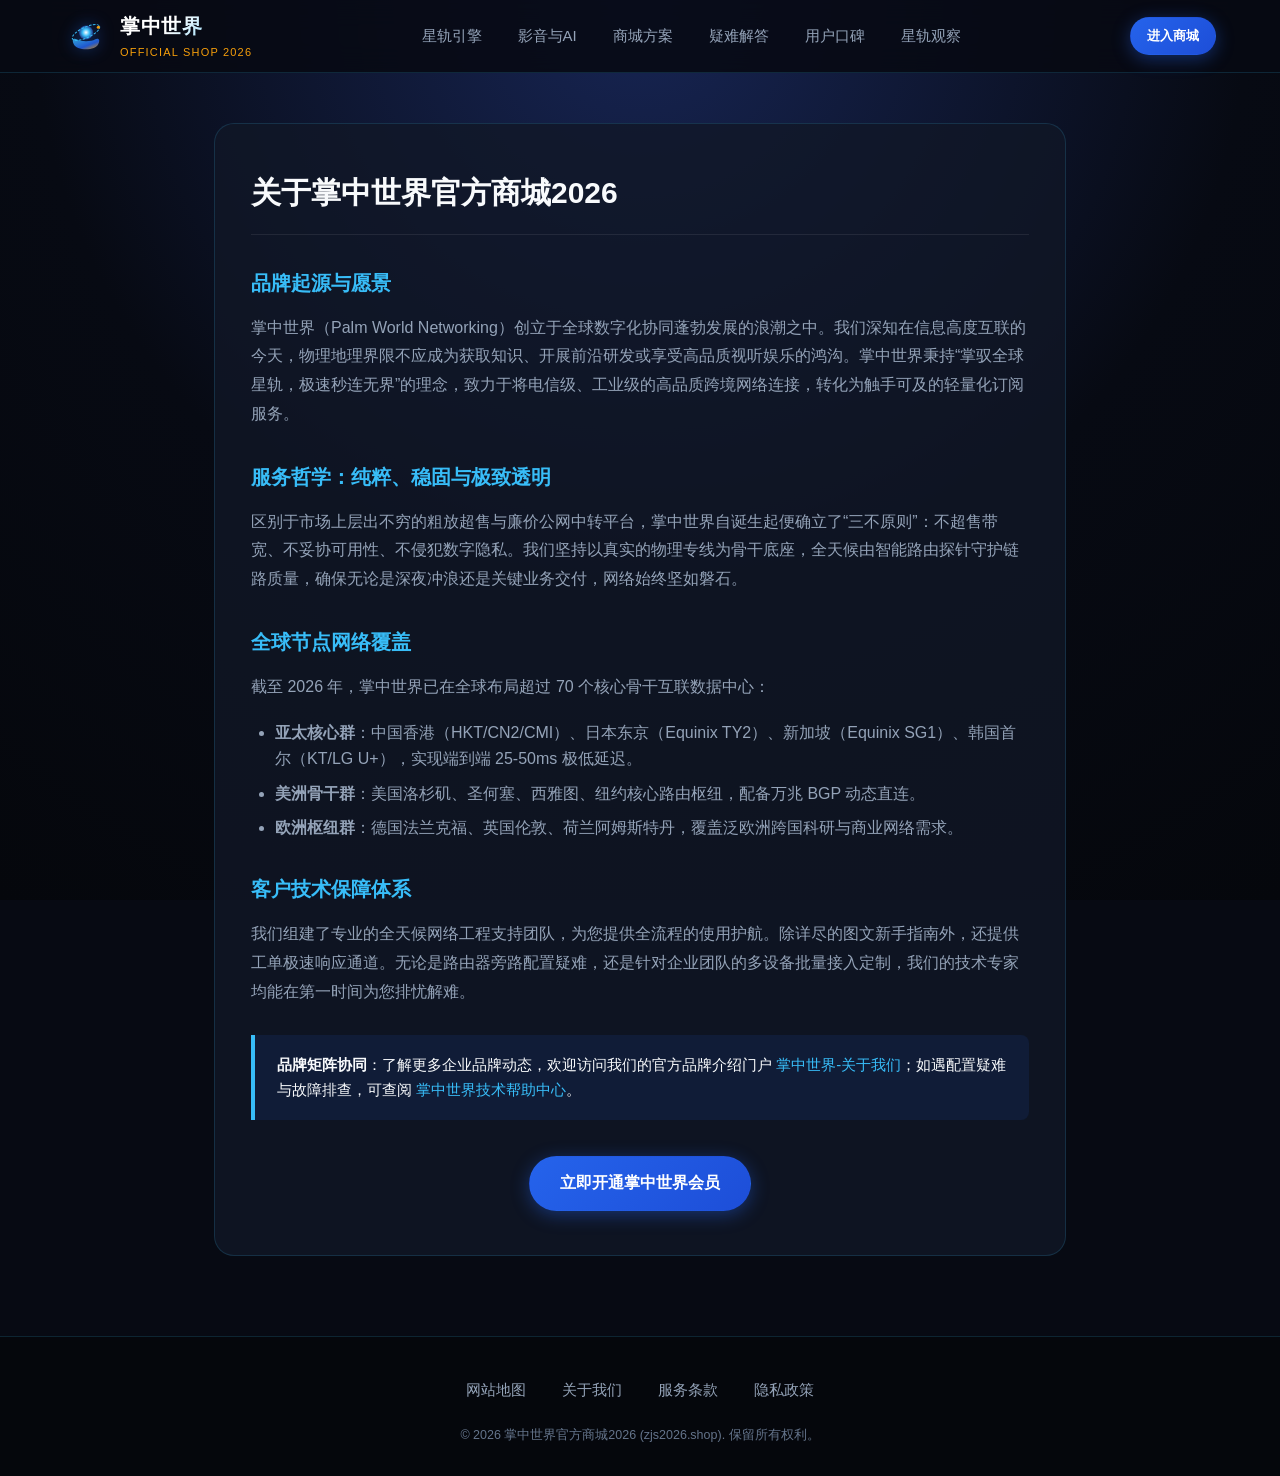
==== about.html @ 3806c6ba "initial commit" ====
﻿<!DOCTYPE html>
<html lang="zh-CN">
<head>
  <meta charset="UTF-8">
  <meta name="viewport" content="width=device-width, initial-scale=1.0">
  <title>关于我们 - 掌中世界官方商城2026 | 打造极速稳定的数字出海桥梁</title>
  <meta name="description" content="关于掌中世界官方商城2026。我们致力于以电信级物理专线构建全球高速互联网络加速基石，让跨境视听与AI协同极速秒开，为您提供值得长久信赖的优质机场推荐服务。">
  <meta name="keywords" content="掌中世界关于我们, 掌中世界品牌, 掌中世界节点覆盖, 网络加速客服, 优质机场推荐">
  <link rel="canonical" href="https://zjs2026.shop/about.html">
  <link rel="stylesheet" href="style.css">
  <meta property="og:type" content="website">
  <meta property="og:site_name" content="掌中世界官方商城2026">
  <meta property="og:title" content="关于我们 - 掌中世界官方商城2026 | 打造极速稳定的数字出海桥梁">
  <meta property="og:description" content="关于掌中世界官方商城2026。我们致力于以电信级物理专线构建全球高速互联网络加速基石，让跨境视听与AI协同极速秒开，为您提供值得长久信赖的优质机场推荐服务。">
  <meta property="og:url" content="https://zjs2026.shop/about.html">
  <meta property="og:image" content="https://zjs2026.shop/og-preview.png">
  <meta property="og:locale" content="zh_CN">
</head>
<body>

  <!-- 吸顶导航栏 (与首页完全一致) -->
  <header class="cosmic-nav">
    <div class="cosmic-container cosmic-nav-wrap">
      <a href="index.html" class="cosmic-logo-link" aria-label="返回首页">
        <!-- 主题深度融合：掌托乾坤星轨徽标 -->
        <svg class="cosmic-logo-svg" viewBox="0 0 100 100" fill="none" xmlns="http://www.w3.org/2000/svg" role="img" aria-label="掌中世界掌托星轨标志">
          <defs>
            <linearGradient id="palmOrbitGrad" x1="0%" y1="0%" x2="100%" y2="100%">
              <stop offset="0%" stop-color="#38bdf8" />
              <stop offset="60%" stop-color="#2563eb" />
              <stop offset="100%" stop-color="#f59e0b" />
            </linearGradient>
            <radialGradient id="planetCoreGrad" cx="50%" cy="50%" r="50%">
              <stop offset="0%" stop-color="#ffffff" />
              <stop offset="50%" stop-color="#38bdf8" />
              <stop offset="100%" stop-color="#1e3a8a" />
            </radialGradient>
          </defs>
          <!-- 托手弧形轮廓 -->
          <path d="M22 68 C 28 84, 72 84, 78 68 C 84 56, 76 54, 70 58 C 64 63, 36 63, 30 58 C 24 54, 16 56, 22 68 Z" fill="url(#palmOrbitGrad)" opacity="0.85" />
          <!-- 核心星体 -->
          <circle cx="50" cy="42" r="16" fill="url(#planetCoreGrad)" />
          <!-- 倾斜旋转星轨环 -->
          <ellipse cx="50" cy="42" rx="34" ry="12" stroke="#38bdf8" stroke-width="2.2" stroke-dasharray="6 3" transform="rotate(-25 50 42)" fill="none" />
          <circle cx="78" cy="30" r="3.5" fill="#f59e0b" />
        </svg>
        <div class="cosmic-logo-text">
          <span class="cosmic-logo-title">掌中世界</span>
          <span class="cosmic-logo-sub">OFFICIAL SHOP 2026</span>
        </div>
      </a>

      <!-- 移动端导航开关 (纯CSS) -->
      <input type="checkbox" id="cosmicNavToggle" class="nav-mobile-toggle" aria-label="打开或关闭导航菜单">
      
      <!-- 导航项目 -->
      <nav class="cosmic-nav-menu">
        <ul class="cosmic-nav-list">
          <li class="cosmic-nav-item"><a href="index.html#features" aria-current="page">星轨引擎</a></li>
          <li class="cosmic-nav-item"><a href="index.html#media-ai">影音与AI</a></li>
          <li class="cosmic-nav-item"><a href="index.html#pricing">商城方案</a></li>
          <li class="cosmic-nav-item"><a href="index.html#faq">疑难解答</a></li>
          <li class="cosmic-nav-item"><a href="index.html#reviews">用户口碑</a></li>
          <li class="cosmic-nav-item"><a href="mall-news.html">星轨观察</a></li>
        </ul>
      </nav>

      <!-- 导航右侧 CTA -->
      <div class="cosmic-nav-actions">
        <a href="https://ww012.twilightaff.com/#/?code=A56DH1Af" target="_blank" rel="nofollow" class="btn-cosmic btn-cosmic-primary btn-cosmic-sm">
          进入商城
        </a>
        <label for="cosmicNavToggle" class="nav-hamburger-label" aria-label="移动端菜单切换">
          <span></span>
          <span></span>
          <span></span>
        </label>
      </div>
    </div>
  </header>

  <main class="policy-page">
    <div class="policy-card">
      <h1>关于掌中世界官方商城2026</h1>
      
      <h2>品牌起源与愿景</h2>
      <p>掌中世界（Palm World Networking）创立于全球数字化协同蓬勃发展的浪潮之中。我们深知在信息高度互联的今天，物理地理界限不应成为获取知识、开展前沿研发或享受高品质视听娱乐的鸿沟。掌中世界秉持“掌驭全球星轨，极速秒连无界”的理念，致力于将电信级、工业级的高品质跨境网络连接，转化为触手可及的轻量化订阅服务。</p>

      <h2>服务哲学：纯粹、稳固与极致透明</h2>
      <p>区别于市场上层出不穷的粗放超售与廉价公网中转平台，掌中世界自诞生起便确立了“三不原则”：不超售带宽、不妥协可用性、不侵犯数字隐私。我们坚持以真实的物理专线为骨干底座，全天候由智能路由探针守护链路质量，确保无论是深夜冲浪还是关键业务交付，网络始终坚如磐石。</p>

      <h2>全球节点网络覆盖</h2>
      <p>截至 2026 年，掌中世界已在全球布局超过 70 个核心骨干互联数据中心：</p>
      <ul>
        <li><strong>亚太核心群</strong>：中国香港（HKT/CN2/CMI）、日本东京（Equinix TY2）、新加坡（Equinix SG1）、韩国首尔（KT/LG U+），实现端到端 25-50ms 极低延迟。</li>
        <li><strong>美洲骨干群</strong>：美国洛杉矶、圣何塞、西雅图、纽约核心路由枢纽，配备万兆 BGP 动态直连。</li>
        <li><strong>欧洲枢纽群</strong>：德国法兰克福、英国伦敦、荷兰阿姆斯特丹，覆盖泛欧洲跨国科研与商业网络需求。</li>
      </ul>

      <h2>客户技术保障体系</h2>
      <p>我们组建了专业的全天候网络工程支持团队，为您提供全流程的使用护航。除详尽的图文新手指南外，还提供工单极速响应通道。无论是路由器旁路配置疑难，还是针对企业团队的多设备批量接入定制，我们的技术专家均能在第一时间为您排忧解难。</p>

      <div class="article-highlight-box">
        <strong>品牌矩阵协同</strong>：了解更多企业品牌动态，欢迎访问我们的官方品牌介绍门户 <a href="https://zjs2026.my" target="_blank">掌中世界-关于我们</a>；如遇配置疑难与故障排查，可查阅 <a href="https://zjs2026.help" target="_blank">掌中世界技术帮助中心</a>。
      </div>

      <div class="page-action-center">
        <a href="https://ww012.twilightaff.com/#/?code=A56DH1Af" target="_blank" rel="nofollow" class="btn-cosmic btn-cosmic-primary btn-cosmic-lg">
          立即开通掌中世界会员
        </a>
      </div>
    </div>
  </main>

  <!-- 页脚 (与首页完全一致) -->
  <footer class="cosmic-footer">
    <div class="cosmic-container">
      <ul class="cosmic-footer-nav">
        <li><a href="sitemap.html">网站地图</a></li>
        <li><a href="about.html">关于我们</a></li>
        <li><a href="terms.html">服务条款</a></li>
        <li><a href="privacy.html">隐私政策</a></li>
      </ul>
      <div class="cosmic-footer-copy">
        &copy; 2026 掌中世界官方商城2026 (zjs2026.shop). 保留所有权利。
      </div>
    </div>
  </footer>

  <script>
    document.querySelectorAll('.cosmic-nav-item a').forEach(function(l) {
      l.addEventListener('click', function() {
        var t = document.getElementById('cosmicNavToggle');
        if (t) t.checked = false;
      });
    });
  </script>
</body>
</html>
---- style.css ----
/* ==========================================================================
   zjs2026.shop - 掌中世界官方商城2026 样式系统
   设计风格：浩瀚星穹 / 掌心星轨旗舰电商风 (Cosmic Orbital E-Commerce)
   主色调：深空星海蓝 (#0b0f19) · 恒星轨道蓝 (#2563eb) · 琥珀天金 (#f59e0b) · 极光青 (#38bdf8)
   ========================================================================== */

:root {
  --bg-deep: #070a13;
  --bg-surface: #0f172a;
  --bg-card: rgba(17, 24, 39, 0.78);
  --bg-card-hover: rgba(30, 41, 59, 0.9);
  --border-subtle: rgba(56, 189, 248, 0.16);
  --border-bright: rgba(56, 189, 248, 0.45);
  --border-gold: rgba(245, 158, 11, 0.4);
  --primary: #2563eb;
  --primary-glow: rgba(37, 99, 235, 0.45);
  --accent-cyan: #38bdf8;
  --accent-gold: #f59e0b;
  --accent-gold-light: #fbbf24;
  --text-primary: #f8fafc;
  --text-secondary: #94a3b8;
  --text-muted: #64748b;
  --radius-sm: 8px;
  --radius-md: 14px;
  --radius-lg: 20px;
  --radius-full: 9999px;
  --shadow-card: 0 10px 30px -10px rgba(0, 0, 0, 0.5), 0 0 20px -5px rgba(56, 189, 248, 0.1);
  --shadow-glow: 0 0 25px rgba(56, 189, 248, 0.35);
  --shadow-gold: 0 0 25px rgba(245, 158, 11, 0.3);
  --transition: all 0.28s cubic-bezier(0.4, 0, 0.2, 1);
  --font-main: -apple-system, BlinkMacSystemFont, "Segoe UI", Roboto, "PingFang SC", "Hiragino Sans GB", "Microsoft YaHei", sans-serif;
}

* {
  box-sizing: border-box;
  margin: 0;
  padding: 0;
}

html {
  scroll-behavior: smooth;
  font-family: var(--font-main);
  background-color: var(--bg-deep);
  color: var(--text-primary);
  line-height: 1.65;
  -webkit-font-smoothing: antialiased;
}

body {
  position: relative;
  min-height: 100vh;
  overflow-x: hidden;
  background: radial-gradient(circle at 50% 0%, #172554 0%, #070a13 55%, #05070c 100%);
  background-attachment: fixed;
}

/* 统一超链接规范：强调整体高亮，访问前后保持一致，绝不显示默认蓝/紫 */
a {
  color: var(--accent-cyan);
  text-decoration: none;
  transition: var(--transition);
}

a:visited {
  color: var(--accent-cyan);
}

a:hover, a:focus {
  color: var(--accent-gold-light);
  text-decoration: none;
}

a:focus-visible {
  outline: 2px solid var(--accent-cyan);
  outline-offset: 3px;
  border-radius: 2px;
}

img, svg {
  vertical-align: middle;
}

/* 容器与版心 */
.cosmic-container {
  width: 100%;
  max-width: 1200px;
  margin-left: auto;
  margin-right: auto;
  padding-left: 24px;
  padding-right: 24px;
}

/* 顶部公告条 */
.cosmic-topbar {
  background: linear-gradient(90deg, rgba(37, 99, 235, 0.25), rgba(245, 158, 11, 0.2), rgba(37, 99, 235, 0.25));
  border-bottom: 1px solid var(--border-subtle);
  padding: 8px 16px;
  font-size: 13px;
  text-align: center;
  color: var(--text-secondary);
}
.cosmic-topbar-flex {
  display: flex;
  justify-content: center;
  align-items: center;
  gap: 16px;
  flex-wrap: wrap;
}
.pulse-indicator {
  display: inline-flex;
  align-items: center;
  gap: 6px;
  color: var(--accent-cyan);
  font-weight: 500;
}
.pulse-dot {
  width: 8px;
  height: 8px;
  background-color: #10b981;
  border-radius: 50%;
  box-shadow: 0 0 10px #10b981;
  animation: cosmicPulse 2s infinite;
}
@keyframes cosmicPulse {
  0%, 100% { opacity: 1; transform: scale(1); }
  50% { opacity: 0.4; transform: scale(0.85); }
}

/* 吸顶导航栏 */
.cosmic-nav {
  position: sticky;
  top: 0;
  z-index: 999;
  background: rgba(7, 10, 19, 0.88);
  backdrop-filter: blur(14px);
  -webkit-backdrop-filter: blur(14px);
  border-bottom: 1px solid var(--border-subtle);
  transition: var(--transition);
}

.cosmic-nav-wrap {
  display: flex;
  align-items: center;
  justify-content: space-between;
  height: 72px;
}

.cosmic-logo-link {
  display: flex;
  align-items: center;
  gap: 12px;
  color: var(--text-primary);
}
.cosmic-logo-link:hover {
  color: var(--text-primary);
}

.cosmic-logo-svg {
  width: 44px;
  height: 44px;
  filter: drop-shadow(0 0 8px var(--primary-glow));
}

.cosmic-logo-text {
  display: flex;
  flex-direction: column;
}
.cosmic-logo-title {
  font-size: 20px;
  font-weight: 700;
  letter-spacing: 0.5px;
  background: linear-gradient(135deg, #ffffff 40%, var(--accent-cyan) 100%);
  -webkit-background-clip: text;
  -webkit-text-fill-color: transparent;
}
.cosmic-logo-sub {
  font-size: 11px;
  color: var(--accent-gold);
  letter-spacing: 1.2px;
  text-transform: uppercase;
}

/* 导航链接 */
.cosmic-nav-menu {
  display: flex;
  align-items: center;
}
.cosmic-nav-list {
  display: flex;
  align-items: center;
  list-style: none;
  gap: 28px;
}
.cosmic-nav-item a {
  color: var(--text-secondary);
  font-size: 15px;
  font-weight: 500;
  padding: 8px 4px;
  position: relative;
}
.cosmic-nav-item a:hover {
  color: var(--accent-cyan);
}
.cosmic-nav-item a::after {
  content: "";
  position: absolute;
  bottom: 0;
  left: 0;
  width: 0;
  height: 2px;
  background: linear-gradient(90deg, var(--accent-cyan), var(--accent-gold));
  transition: width 0.25s ease;
}
.cosmic-nav-item a:hover::after {
  width: 100%;
}

/* 导航右侧 CTA */
.cosmic-nav-actions {
  display: flex;
  align-items: center;
  gap: 14px;
}

/* 按钮规范 */
.btn-cosmic {
  display: inline-flex;
  align-items: center;
  justify-content: center;
  padding: 10px 22px;
  border-radius: var(--radius-full);
  font-size: 14px;
  font-weight: 600;
  cursor: pointer;
  transition: var(--transition);
  text-decoration: none !important;
  white-space: nowrap;
  border: 1px solid transparent;
}
.btn-cosmic-primary {
  background: linear-gradient(135deg, #2563eb, #1d4ed8);
  color: #ffffff !important;
  box-shadow: 0 4px 18px rgba(37, 99, 235, 0.4);
}
.btn-cosmic-primary:hover {
  background: linear-gradient(135deg, #3b82f6, #2563eb);
  box-shadow: 0 6px 24px rgba(37, 99, 235, 0.6);
  transform: translateY(-1px);
}
.btn-cosmic-gold {
  background: linear-gradient(135deg, #d97706, #f59e0b);
  color: #ffffff !important;
  box-shadow: 0 4px 18px rgba(245, 158, 11, 0.35);
}
.btn-cosmic-gold:hover {
  background: linear-gradient(135deg, #f59e0b, #fbbf24);
  box-shadow: 0 6px 24px rgba(245, 158, 11, 0.55);
  transform: translateY(-1px);
}
.btn-cosmic-outline {
  background: rgba(15, 23, 42, 0.6);
  color: var(--accent-cyan) !important;
  border: 1px solid var(--border-bright);
}
.btn-cosmic-outline:hover {
  background: rgba(56, 189, 248, 0.12);
  border-color: var(--accent-cyan);
  color: #ffffff !important;
  transform: translateY(-1px);
}
.btn-cosmic-sm {
  padding: 7px 16px;
  font-size: 13px;
}
.btn-cosmic-lg {
  padding: 13px 30px;
  font-size: 16px;
}

/* 移动端汉堡菜单 (纯 CSS 无依赖) */
.nav-mobile-toggle {
  display: none;
}
.nav-hamburger-label {
  display: none;
  width: 36px;
  height: 36px;
  flex-direction: column;
  justify-content: center;
  align-items: center;
  gap: 5px;
  cursor: pointer;
  border-radius: var(--radius-sm);
  background: rgba(255, 255, 255, 0.05);
  border: 1px solid var(--border-subtle);
}
.nav-hamburger-label span {
  display: block;
  width: 20px;
  height: 2px;
  background-color: var(--text-primary);
  transition: var(--transition);
}

/* Hero 区域：星轨发射台 (Orbit Launchpad) */
.cosmic-hero {
  position: relative;
  padding: 80px 0 70px;
  overflow: hidden;
}
.cosmic-hero-grid {
  display: grid;
  grid-template-columns: 1.15fr 0.85fr;
  align-items: center;
  gap: 48px;
}
.hero-tag {
  display: inline-flex;
  align-items: center;
  gap: 8px;
  padding: 6px 16px;
  background: rgba(37, 99, 235, 0.18);
  border: 1px solid var(--border-bright);
  border-radius: var(--radius-full);
  font-size: 13px;
  color: var(--accent-cyan);
  margin-bottom: 22px;
}
.hero-tag-badge {
  background: var(--accent-gold);
  color: #070a13;
  font-weight: 700;
  font-size: 11px;
  padding: 2px 7px;
  border-radius: var(--radius-full);
}
.hero-title {
  font-size: 46px;
  font-weight: 800;
  line-height: 1.22;
  letter-spacing: -0.5px;
  margin-bottom: 20px;
}
.hero-title-highlight {
  background: linear-gradient(135deg, #60a5fa 0%, #38bdf8 50%, #fbbf24 100%);
  -webkit-background-clip: text;
  -webkit-text-fill-color: transparent;
}
.hero-desc {
  font-size: 17px;
  color: var(--text-secondary);
  line-height: 1.75;
  margin-bottom: 32px;
  max-width: 580px;
}
.hero-cta-group {
  display: flex;
  align-items: center;
  gap: 16px;
  flex-wrap: wrap;
  margin-bottom: 36px;
}
.hero-stats-row {
  display: flex;
  align-items: center;
  gap: 28px;
  padding-top: 24px;
  border-top: 1px solid rgba(255, 255, 255, 0.08);
}
.hero-stat-item {
  display: flex;
  flex-direction: column;
}
.hero-stat-value {
  font-size: 24px;
  font-weight: 700;
  color: var(--text-primary);
}
.hero-stat-value span {
  color: var(--accent-gold);
  font-size: 18px;
}
.hero-stat-label {
  font-size: 12px;
  color: var(--text-muted);
}

/* Hero 右侧：手托全息地球/网络旋转动效 */
.hero-orbit-stage {
  position: relative;
  display: flex;
  flex-direction: column;
  justify-content: center;
  align-items: center;
}
.orbit-svg-canvas {
  width: 100%;
  max-width: 440px;
  height: auto;
  filter: drop-shadow(0 0 32px rgba(56, 189, 248, 0.28));
}
.palm-cyber-cradle {
  transform-origin: 220px 330px;
  animation: palmHover 5.5s ease-in-out infinite;
}
@keyframes palmHover {
  0%, 100% { transform: translateY(0); }
  50% { transform: translateY(-7px); }
}
.globe-atmosphere-pulse {
  transform-origin: 220px 165px;
  animation: atmosphereGlow 4s ease-in-out infinite;
}
@keyframes atmosphereGlow {
  0%, 100% { transform: scale(1); opacity: 0.75; }
  50% { transform: scale(1.08); opacity: 0.98; }
}
.hologram-earth-system {
  transform-origin: 220px 165px;
  animation: globeFloat 5.5s ease-in-out infinite;
}
@keyframes globeFloat {
  0%, 100% { transform: translateY(0); }
  50% { transform: translateY(-6px); }
}
.globe-longitude-spin {
  transform-origin: 220px 165px;
  animation: longitudeSpin 14s ease-in-out infinite alternate;
}
@keyframes longitudeSpin {
  0% { transform: scaleX(1); }
  50% { transform: scaleX(0.25); }
  100% { transform: scaleX(-1); }
}
.globe-continents-drift {
  animation: continentsDrift 18s linear infinite;
}
@keyframes continentsDrift {
  0% { transform: translateX(-24px); opacity: 0.3; }
  50% { transform: translateX(8px); opacity: 0.75; }
  100% { transform: translateX(36px); opacity: 0.3; }
}
.earth-ring-spin-cw {
  transform-origin: 220px 165px;
  animation: ringSpinCW 18s linear infinite;
}
.earth-ring-spin-ccw {
  transform-origin: 220px 165px;
  animation: ringSpinCCW 14s linear infinite;
}
@keyframes ringSpinCW {
  from { transform: rotate(0deg); }
  to { transform: rotate(360deg); }
}
@keyframes ringSpinCCW {
  from { transform: rotate(360deg); }
  to { transform: rotate(0deg); }
}
.beam-vertical-stream {
  animation: streamRise 2.4s linear infinite;
}
.beam-vertical-stream-fast {
  animation: streamRise 1.7s linear infinite;
}
.beam-vertical-stream-rev {
  animation: streamRise 2.1s linear infinite;
}
@keyframes streamRise {
  0% { stroke-dashoffset: 20; opacity: 0.25; }
  50% { opacity: 0.95; }
  100% { stroke-dashoffset: 0; opacity: 0.25; }
}
.status-dot-blink {
  transform-origin: 150px 393px;
  animation: dotBlink 2s ease-in-out infinite;
}
@keyframes dotBlink {
  0%, 100% { opacity: 1; transform: scale(1); }
  50% { opacity: 0.35; transform: scale(0.75); }
}


/* 通用 Section 头部 */
.cosmic-section {
  padding: 80px 0;
  position: relative;
}
.section-header {
  text-align: center;
  margin-bottom: 54px;
}
.section-pill {
  display: inline-block;
  padding: 4px 14px;
  border-radius: var(--radius-full);
  background: rgba(56, 189, 248, 0.1);
  border: 1px solid var(--border-subtle);
  color: var(--accent-cyan);
  font-size: 13px;
  font-weight: 600;
  letter-spacing: 1px;
  text-transform: uppercase;
  margin-bottom: 14px;
}
.section-title {
  font-size: 34px;
  font-weight: 700;
  letter-spacing: -0.5px;
  margin-bottom: 14px;
}
.section-desc {
  font-size: 16px;
  color: var(--text-secondary);
  max-width: 620px;
  margin: 0 auto;
}

/* 核心优势卡片网格 (4张) */
.features-grid {
  display: grid;
  grid-template-columns: repeat(4, 1fr);
  gap: 22px;
}
.feature-card {
  background: var(--bg-card);
  border: 1px solid var(--border-subtle);
  border-radius: var(--radius-md);
  padding: 30px 22px;
  transition: var(--transition);
  position: relative;
  overflow: hidden;
}
.feature-card::before {
  content: "";
  position: absolute;
  top: 0;
  left: 0;
  right: 0;
  height: 2px;
  background: linear-gradient(90deg, transparent, var(--accent-cyan), transparent);
  opacity: 0;
  transition: var(--transition);
}
.feature-card:hover {
  background: var(--bg-card-hover);
  border-color: var(--border-bright);
  transform: translateY(-4px);
  box-shadow: var(--shadow-card);
}
.feature-card:hover::before {
  opacity: 1;
}
.feature-icon-box {
  width: 52px;
  height: 52px;
  border-radius: var(--radius-sm);
  background: rgba(37, 99, 235, 0.16);
  border: 1px solid var(--border-subtle);
  display: flex;
  align-items: center;
  justify-content: center;
  margin-bottom: 20px;
  color: var(--accent-cyan);
}
.feature-card-title {
  font-size: 18px;
  font-weight: 600;
  margin-bottom: 12px;
  color: var(--text-primary);
}
.feature-card-text {
  font-size: 14px;
  color: var(--text-secondary);
  line-height: 1.68;
}

/* 流媒体与 AI 支持网格 (4张) */
.media-ai-grid {
  display: grid;
  grid-template-columns: repeat(4, 1fr);
  gap: 22px;
}
.media-ai-card {
  background: var(--bg-card);
  border: 1px solid var(--border-subtle);
  border-radius: var(--radius-md);
  padding: 26px 20px;
  transition: var(--transition);
  display: flex;
  flex-direction: column;
}
.media-ai-card:hover {
  border-color: var(--accent-gold);
  transform: translateY(-3px);
  box-shadow: var(--shadow-gold);
}
.media-badge {
  align-self: flex-start;
  padding: 3px 10px;
  border-radius: var(--radius-full);
  font-size: 11px;
  font-weight: 700;
  background: rgba(245, 158, 11, 0.15);
  color: var(--accent-gold);
  border: 1px solid var(--border-gold);
  margin-bottom: 14px;
}
.media-ai-title {
  font-size: 17px;
  font-weight: 600;
  margin-bottom: 10px;
}
.media-ai-desc {
  font-size: 13.5px;
  color: var(--text-secondary);
  line-height: 1.6;
}
.media-spec-tag {
  margin-top: 16px;
  padding-top: 12px;
  border-top: 1px dashed rgba(255, 255, 255, 0.1);
  font-size: 12px;
  color: var(--accent-cyan);
  display: flex;
  align-items: center;
  gap: 6px;
}

/* 商城价格对比表 (3个套餐) */
.pricing-grid {
  display: grid;
  grid-template-columns: repeat(3, 1fr);
  gap: 28px;
  align-items: stretch;
}
.pricing-card {
  background: var(--bg-card);
  border: 1px solid var(--border-subtle);
  border-radius: var(--radius-lg);
  padding: 38px 28px;
  position: relative;
  display: flex;
  flex-direction: column;
  transition: var(--transition);
}
.pricing-card:hover {
  transform: translateY(-6px);
  box-shadow: var(--shadow-card);
}
.pricing-card-featured {
  background: linear-gradient(180deg, rgba(37, 99, 235, 0.15) 0%, rgba(15, 23, 42, 0.9) 100%);
  border: 1.5px solid var(--accent-cyan);
  box-shadow: 0 0 35px rgba(56, 189, 248, 0.2);
}
.pricing-pill-flag {
  position: absolute;
  top: -14px;
  left: 50%;
  transform: translateX(-50%);
  background: linear-gradient(90deg, #f59e0b, #fbbf24);
  color: #070a13;
  padding: 4px 16px;
  border-radius: var(--radius-full);
  font-size: 12px;
  font-weight: 700;
  letter-spacing: 0.5px;
  box-shadow: 0 4px 12px rgba(245, 158, 11, 0.4);
}
.pricing-name {
  font-size: 20px;
  font-weight: 700;
  margin-bottom: 8px;
  color: var(--text-primary);
}
.pricing-intro {
  font-size: 13.5px;
  color: var(--text-muted);
  margin-bottom: 24px;
  min-height: 40px;
}
.pricing-price-box {
  display: flex;
  align-items: baseline;
  gap: 4px;
  margin-bottom: 26px;
}
.pricing-currency {
  font-size: 20px;
  color: var(--accent-gold);
  font-weight: 600;
}
.pricing-amount {
  font-size: 44px;
  font-weight: 800;
  color: var(--text-primary);
}
.pricing-period {
  font-size: 14px;
  color: var(--text-muted);
}
.pricing-feature-list {
  list-style: none;
  margin-bottom: 32px;
  flex-grow: 1;
}
.pricing-feature-item {
  display: flex;
  align-items: center;
  gap: 10px;
  font-size: 14px;
  color: var(--text-secondary);
  padding: 8px 0;
  border-bottom: 1px solid rgba(255, 255, 255, 0.05);
}
.pricing-feature-item svg {
  width: 16px;
  height: 16px;
  color: var(--accent-cyan);
  flex-shrink: 0;
}
.pricing-card-action {
  margin-top: auto;
}
.pricing-card-action .btn-cosmic {
  width: 100%;
}

/* FAQ 常见问题 (4个，原生 details 折叠) */
.faq-grid {
  display: grid;
  grid-template-columns: repeat(2, 1fr);
  gap: 24px;
}
details.faq-card {
  background: var(--bg-card);
  border: 1px solid var(--border-subtle);
  border-radius: var(--radius-md);
  padding: 22px 26px;
  transition: var(--transition);
  cursor: pointer;
}
details.faq-card:hover, details.faq-card[open] {
  border-color: var(--border-bright);
}
summary.faq-q {
  list-style: none;
  cursor: pointer;
  display: flex;
  align-items: center;
  justify-content: space-between;
  gap: 12px;
  font-size: 16.5px;
  font-weight: 600;
  color: var(--text-primary);
  user-select: none;
}
summary.faq-q::-webkit-details-marker {
  display: none;
}
.faq-q-title {
  display: flex;
  align-items: center;
  gap: 10px;
  flex: 1;
}
.faq-q-badge {
  color: var(--accent-cyan);
  font-weight: 700;
  font-size: 17px;
  line-height: 1.2;
}
.faq-arrow {
  font-size: 11px;
  color: var(--accent-cyan);
  transition: transform 0.25s ease;
}
details[open] .faq-arrow {
  transform: rotate(180deg);
}
details.faq-card .faq-a {
  margin-top: 14px;
  padding-left: 24px;
  font-size: 14px;
  color: var(--text-secondary);
  line-height: 1.7;
}

.page-action-center {
  margin-top: 36px;
  text-align: center;
}

/* 真实评价网格 (4个) */
.reviews-grid {
  display: grid;
  grid-template-columns: repeat(4, 1fr);
  gap: 20px;
}
.review-card {
  background: var(--bg-card);
  border: 1px solid var(--border-subtle);
  border-radius: var(--radius-md);
  padding: 24px 20px;
  display: flex;
  flex-direction: column;
  justify-content: space-between;
  transition: var(--transition);
}
.review-card:hover {
  border-color: var(--border-bright);
  transform: translateY(-3px);
}
.review-text {
  font-size: 13.5px;
  color: var(--text-secondary);
  line-height: 1.7;
  margin-bottom: 18px;
  font-style: normal;
}
.review-author {
  display: flex;
  align-items: center;
  gap: 12px;
  padding-top: 14px;
  border-top: 1px solid rgba(255, 255, 255, 0.06);
}
.review-avatar {
  width: 36px;
  height: 36px;
  border-radius: 50%;
  background: linear-gradient(135deg, var(--primary), var(--accent-cyan));
  display: flex;
  align-items: center;
  justify-content: center;
  font-weight: 700;
  font-size: 14px;
  color: #ffffff;
}
.review-meta {
  display: flex;
  flex-direction: column;
}
.review-name {
  font-size: 14px;
  font-weight: 600;
  color: var(--text-primary);
}
.review-role {
  font-size: 12px;
  color: var(--text-muted);
}

/* 底部极简规范页脚：严格只有4个链接 (全中文) */
.cosmic-footer {
  background: #05070c;
  border-top: 1px solid var(--border-subtle);
  padding: 40px 0 30px;
  margin-top: 60px;
}
.cosmic-footer-nav {
  display: flex;
  justify-content: center;
  align-items: center;
  list-style: none;
  gap: 36px;
  margin-bottom: 22px;
  flex-wrap: wrap;
}
.cosmic-footer-nav a {
  color: var(--text-secondary);
  font-size: 14.5px;
  font-weight: 500;
  transition: var(--transition);
}
.cosmic-footer-nav a:hover {
  color: var(--accent-cyan);
}
.cosmic-footer-copy {
  text-align: center;
  font-size: 12.5px;
  color: var(--text-muted);
}

/* ==========================================================================
   资讯中心聚合页 (Hub Page) 专属样式
   ========================================================================== */
.hub-header {
  padding: 60px 0 40px;
  text-align: center;
}
.hub-grid {
  display: grid;
  grid-template-columns: repeat(3, 1fr);
  gap: 28px;
  margin-bottom: 60px;
}
.hub-card {
  background: var(--bg-card);
  border: 1px solid var(--border-subtle);
  border-radius: var(--radius-md);
  padding: 28px 24px;
  display: flex;
  flex-direction: column;
  transition: var(--transition);
}
.hub-card:hover {
  border-color: var(--accent-cyan);
  transform: translateY(-4px);
  box-shadow: var(--shadow-card);
}
.hub-card-meta {
  display: flex;
  align-items: center;
  gap: 12px;
  font-size: 12px;
  color: var(--text-muted);
  margin-bottom: 14px;
}
.hub-card-tag {
  background: rgba(37, 99, 235, 0.2);
  color: var(--accent-cyan);
  padding: 2px 8px;
  border-radius: var(--radius-sm);
  font-weight: 600;
}
.hub-card-title {
  font-size: 18px;
  font-weight: 700;
  line-height: 1.45;
  margin-bottom: 14px;
  color: var(--text-primary);
}
.hub-card:hover .hub-card-title {
  color: var(--accent-cyan);
}
.hub-card-excerpt {
  font-size: 14px;
  color: var(--text-secondary);
  line-height: 1.68;
  margin-bottom: 20px;
  flex-grow: 1;
}
.hub-card-readmore {
  display: inline-flex;
  align-items: center;
  gap: 6px;
  font-size: 13.5px;
  font-weight: 600;
  color: var(--accent-cyan);
}
.hub-card:hover .hub-card-readmore {
  color: var(--accent-gold);
}

/* ==========================================================================
   独立文章详情页 (Article Detail Page) 专属样式
   ========================================================================== */
.article-container {
  max-width: 860px;
  margin: 40px auto 70px;
  padding: 0 24px;
}
.article-header {
  margin-bottom: 36px;
  padding-bottom: 24px;
  border-bottom: 1px solid rgba(255, 255, 255, 0.1);
}
.article-breadcrumb {
  font-size: 13px;
  color: var(--text-muted);
  margin-bottom: 18px;
}
.article-breadcrumb a {
  color: var(--text-secondary);
}
.article-breadcrumb a:hover {
  color: var(--accent-cyan);
}
.article-headline {
  font-size: 32px;
  font-weight: 800;
  line-height: 1.35;
  margin-bottom: 16px;
  color: var(--text-primary);
}
.article-meta-bar {
  display: flex;
  align-items: center;
  gap: 18px;
  font-size: 13px;
  color: var(--text-muted);
  flex-wrap: wrap;
}
.article-meta-bar span {
  display: inline-flex;
  align-items: center;
  gap: 6px;
}

/* 正文排版 */
.article-content {
  font-size: 16px;
  color: #cbd5e1;
  line-height: 1.85;
}
.article-content h2 {
  font-size: 24px;
  font-weight: 700;
  color: var(--text-primary);
  margin: 42px 0 18px;
  padding-bottom: 10px;
  border-bottom: 1px solid rgba(56, 189, 248, 0.2);
}
.article-content h3 {
  font-size: 19px;
  font-weight: 600;
  color: var(--accent-cyan);
  margin: 28px 0 12px;
}
.article-content p {
  margin-bottom: 22px;
  text-align: justify;
}
.article-content ul, .article-content ol {
  margin: 18px 0 24px 24px;
  color: var(--text-secondary);
}
.article-content li {
  margin-bottom: 8px;
}
.article-highlight-box {
  background: rgba(37, 99, 235, 0.1);
  border-left: 4px solid var(--accent-cyan);
  border-radius: 0 var(--radius-sm) var(--radius-sm) 0;
  padding: 18px 22px;
  margin: 28px 0;
  font-size: 15px;
  color: var(--text-primary);
}
.article-cta-box {
  background: linear-gradient(135deg, rgba(37, 99, 235, 0.2), rgba(245, 158, 11, 0.12));
  border: 1px solid var(--border-bright);
  border-radius: var(--radius-md);
  padding: 30px 24px;
  margin: 45px 0 20px;
  text-align: center;
}
.article-cta-box h3 {
  color: #ffffff;
  margin-top: 0;
  margin-bottom: 10px;
}
.article-cta-box p {
  color: var(--text-secondary);
  max-width: 540px;
  margin: 0 auto 20px;
  font-size: 14.5px;
}

/* ==========================================================================
   条款 / 隐私 / 关于 / 网站地图 基础排版
   ========================================================================== */
.policy-page {
  max-width: 900px;
  margin: 50px auto 80px;
  padding: 0 24px;
}
.policy-card {
  background: var(--bg-card);
  border: 1px solid var(--border-subtle);
  border-radius: var(--radius-lg);
  padding: 44px 36px;
}
.policy-card h1 {
  font-size: 30px;
  font-weight: 700;
  margin-bottom: 24px;
  color: var(--text-primary);
  border-bottom: 1px solid rgba(255, 255, 255, 0.08);
  padding-bottom: 16px;
}
.policy-card h2 {
  font-size: 20px;
  color: var(--accent-cyan);
  margin: 32px 0 14px;
}
.policy-card p {
  color: var(--text-secondary);
  line-height: 1.8;
  margin-bottom: 18px;
}
.policy-card ul {
  margin: 12px 0 20px 24px;
  color: var(--text-secondary);
}
.policy-card li {
  margin-bottom: 8px;
}

/* 网站地图树形排版 */
.sitemap-group {
  margin-bottom: 30px;
}
.sitemap-group h2 {
  font-size: 18px;
  color: var(--accent-gold);
  margin-bottom: 14px;
  border-bottom: 1px dashed rgba(255, 255, 255, 0.1);
  padding-bottom: 8px;
}
.sitemap-list {
  list-style: none;
  display: grid;
  grid-template-columns: repeat(2, 1fr);
  gap: 12px;
}
.sitemap-list li a {
  display: flex;
  align-items: center;
  gap: 8px;
  padding: 8px 12px;
  background: rgba(255, 255, 255, 0.03);
  border: 1px solid rgba(255, 255, 255, 0.05);
  border-radius: var(--radius-sm);
  font-size: 14px;
}
.sitemap-list li a:hover {
  background: rgba(56, 189, 248, 0.08);
  border-color: var(--border-bright);
}

/* ==========================================================================
   响应式断点 (@media)
   ========================================================================== */
@media (max-width: 1024px) {
  .features-grid {
    grid-template-columns: repeat(2, 1fr);
  }
  .media-ai-grid {
    grid-template-columns: repeat(2, 1fr);
  }
  .pricing-grid {
    grid-template-columns: 1fr;
    max-width: 520px;
    margin-left: auto;
    margin-right: auto;
  }
  .pricing-card-featured {
    transform: none;
  }
  .reviews-grid {
    grid-template-columns: repeat(2, 1fr);
  }
  .hub-grid {
    grid-template-columns: repeat(2, 1fr);
  }
}

@media (max-width: 768px) {
  .cosmic-topbar {
    font-size: 11.5px;
    padding: 6px 12px;
  }
  .cosmic-hero {
    padding: 40px 0 50px;
  }
  .cosmic-hero-grid {
    grid-template-columns: 1fr;
    gap: 36px;
    text-align: center;
  }
  .hero-tag {
    margin-left: auto;
    margin-right: auto;
  }
  .hero-title {
    font-size: 32px;
  }
  .hero-desc {
    font-size: 15px;
    margin-left: auto;
    margin-right: auto;
  }
  .hero-cta-group {
    justify-content: center;
  }
  .hero-stats-row {
    justify-content: center;
    gap: 20px;
  }
  .hero-stat-value {
    font-size: 20px;
  }
  .section-title {
    font-size: 26px;
  }
  .features-grid, .media-ai-grid, .faq-grid, .reviews-grid, .hub-grid, .sitemap-list {
    grid-template-columns: 1fr;
  }
  .policy-card {
    padding: 28px 18px;
  }
  .article-headline {
    font-size: 24px;
  }
  .article-content h2 {
    font-size: 20px;
  }
  .article-content h3 {
    font-size: 17px;
  }

  /* 移动端导航显示汉堡按钮与抽屉菜单 */
  .nav-hamburger-label {
    display: flex;
  }
  .cosmic-nav-menu {
    position: absolute;
    top: 72px;
    left: 0;
    right: 0;
    background: #090e1a;
    border-bottom: 1px solid var(--border-bright);
    padding: 20px 24px;
    display: none;
    flex-direction: column;
    box-shadow: 0 20px 30px rgba(0, 0, 0, 0.7);
  }
  .cosmic-nav-list {
    flex-direction: column;
    width: 100%;
    gap: 16px;
    align-items: flex-start;
  }
  .cosmic-nav-item {
    width: 100%;
  }
  .cosmic-nav-item a {
    display: block;
    width: 100%;
    padding: 10px 0;
    font-size: 16px;
    border-bottom: 1px solid rgba(255, 255, 255, 0.05);
  }
  .nav-mobile-toggle:checked ~ .cosmic-nav-menu {
    display: flex;
  }
}


/* 相关阅读推荐 */
.related-articles-sec {
  margin-top: 48px;
  padding-top: 32px;
  border-top: 1px solid var(--border-subtle);
}
.related-title {
  font-size: 20px;
  font-weight: 700;
  margin-bottom: 20px;
  color: var(--text-primary);
}
.related-grid {
  display: grid;
  grid-template-columns: repeat(2, 1fr);
  gap: 18px;
}
.related-card {
  display: block;
  background: var(--bg-card);
  border: 1px solid var(--border-subtle);
  border-radius: var(--radius-md);
  padding: 18px 20px;
  text-decoration: none;
  transition: var(--transition);
}
.related-card:hover {
  border-color: var(--border-bright);
  transform: translateY(-2px);
}
.related-cat {
  font-size: 12px;
  font-weight: 600;
  color: var(--accent-cyan);
  display: inline-block;
  margin-bottom: 8px;
}
.related-heading {
  font-size: 15px;
  font-weight: 600;
  color: var(--text-primary);
  line-height: 1.5;
  margin: 0;
}
.interlink-box {
  margin-top: 24px;
  padding: 14px 20px;
  background: rgba(37, 99, 235, 0.08);
  border: 1px dashed var(--border-subtle);
  border-radius: var(--radius-sm);
  text-align: center;
  font-size: 14px;
  color: var(--text-secondary);
}
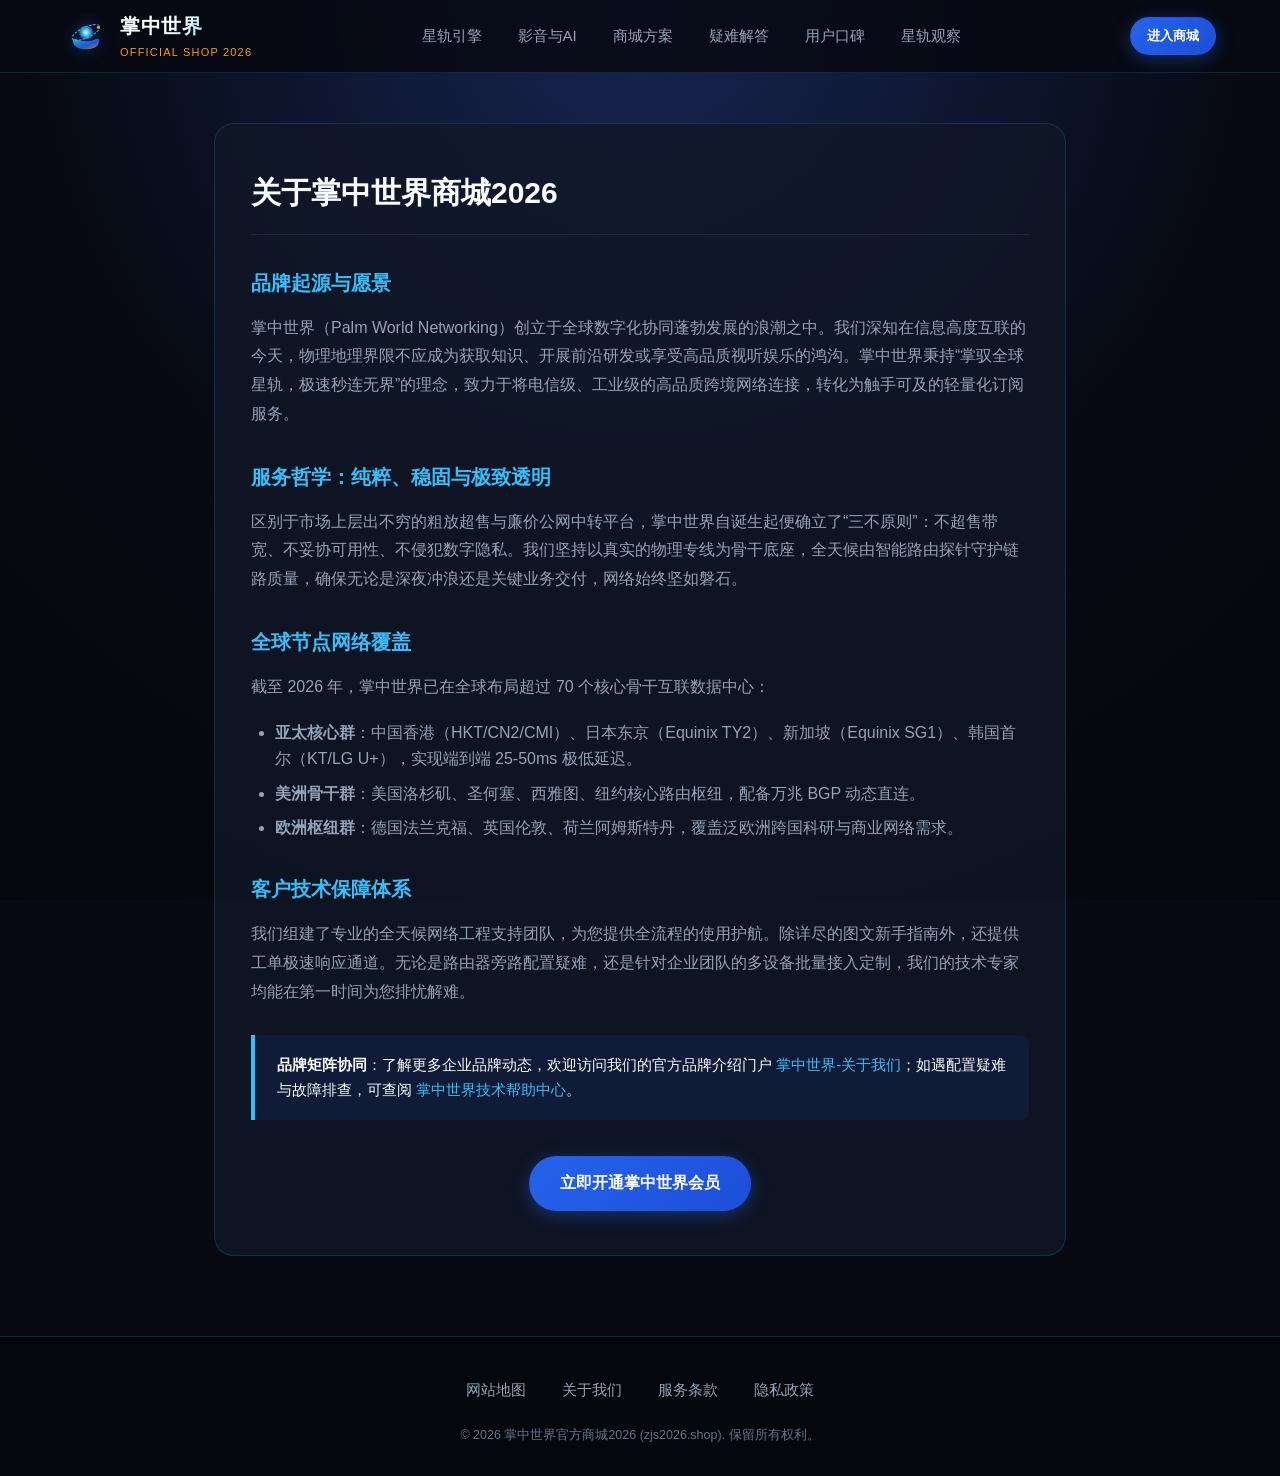
==== commit 51c01699: "Improve landing-page metadata, headings and crawl consistency" ====
--- a/about.html
+++ b/about.html
@@ -1,20 +1,24 @@
-﻿<!DOCTYPE html>
+<!DOCTYPE html>
 <html lang="zh-CN">
 <head>
   <meta charset="UTF-8">
-  <meta name="viewport" content="width=device-width, initial-scale=1.0">
-  <title>关于我们 - 掌中世界官方商城2026 | 打造极速稳定的数字出海桥梁</title>
-  <meta name="description" content="关于掌中世界官方商城2026。我们致力于以电信级物理专线构建全球高速互联网络加速基石，让跨境视听与AI协同极速秒开，为您提供值得长久信赖的优质机场推荐服务。">
-  <meta name="keywords" content="掌中世界关于我们, 掌中世界品牌, 掌中世界节点覆盖, 网络加速客服, 优质机场推荐">
+  <meta name="viewport" content="width=device-width, initial-scale=1">
+  <title>关于我们 - 掌中世界商城2026 | 打造极速稳定的数字出海桥梁</title>
+  <meta name="description" content="关于掌中世界商城2026。我们致力于以电信级物理专线构建全球高速互联网络加速基石，让跨境视听与AI协同极速秒开，为您提供值得长久信赖的优质机场推荐服务。">
+  
   <link rel="canonical" href="https://zjs2026.shop/about.html">
   <link rel="stylesheet" href="style.css">
-  <meta property="og:type" content="website">
-  <meta property="og:site_name" content="掌中世界官方商城2026">
-  <meta property="og:title" content="关于我们 - 掌中世界官方商城2026 | 打造极速稳定的数字出海桥梁">
-  <meta property="og:description" content="关于掌中世界官方商城2026。我们致力于以电信级物理专线构建全球高速互联网络加速基石，让跨境视听与AI协同极速秒开，为您提供值得长久信赖的优质机场推荐服务。">
+  <meta property="og:type" content="article">
+  <meta property="og:site_name" content="掌中世界">
+  <meta property="og:title" content="关于我们 - 掌中世界商城2026 | 打造极速稳定的数字出海桥梁">
+  <meta property="og:description" content="关于掌中世界商城2026。我们致力于以电信级物理专线构建全球高速互联网络加速基石，让跨境视听与AI协同极速秒开，为您提供值得长久信赖的优质机场推荐服务。">
   <meta property="og:url" content="https://zjs2026.shop/about.html">
-  <meta property="og:image" content="https://zjs2026.shop/og-preview.png">
+  
   <meta property="og:locale" content="zh_CN">
+
+<meta name="twitter:title" content="关于我们 - 掌中世界商城2026 | 打造极速稳定的数字出海桥梁">
+<meta name="twitter:description" content="关于掌中世界商城2026。我们致力于以电信级物理专线构建全球高速互联网络加速基石，让跨境视听与AI协同极速秒开，为您提供值得长久信赖的优质机场推荐服务。">
+<script id="landing-maintenance-schema" type="application/ld+json">{"@context": "https://schema.org", "@type": "BreadcrumbList", "itemListElement": [{"@type": "ListItem", "position": 1, "name": "掌中世界机场", "item": "https://zjs2026.shop/"}, {"@type": "ListItem", "position": 2, "name": "关于我们 - 掌中世界商城2026 | 打造极速稳定的数字出海桥梁", "item": "https://zjs2026.shop/about.html"}]}</script>
 </head>
 <body>
 
@@ -67,7 +71,7 @@
 
       <!-- 导航右侧 CTA -->
       <div class="cosmic-nav-actions">
-        <a href="https://ww012.twilightaff.com/#/?code=A56DH1Af" target="_blank" rel="nofollow" class="btn-cosmic btn-cosmic-primary btn-cosmic-sm">
+        <a href="https://ww012.twilightaff.com/#/?code=A56DH1Af" target="_blank" class="btn-cosmic btn-cosmic-primary btn-cosmic-sm" rel="nofollow noopener sponsored">
           进入商城
         </a>
         <label for="cosmicNavToggle" class="nav-hamburger-label" aria-label="移动端菜单切换">
@@ -81,7 +85,7 @@
 
   <main class="policy-page">
     <div class="policy-card">
-      <h1>关于掌中世界官方商城2026</h1>
+      <h1>关于掌中世界商城2026</h1>
       
       <h2>品牌起源与愿景</h2>
       <p>掌中世界（Palm World Networking）创立于全球数字化协同蓬勃发展的浪潮之中。我们深知在信息高度互联的今天，物理地理界限不应成为获取知识、开展前沿研发或享受高品质视听娱乐的鸿沟。掌中世界秉持“掌驭全球星轨，极速秒连无界”的理念，致力于将电信级、工业级的高品质跨境网络连接，转化为触手可及的轻量化订阅服务。</p>
@@ -105,7 +109,7 @@
       </div>
 
       <div class="page-action-center">
-        <a href="https://ww012.twilightaff.com/#/?code=A56DH1Af" target="_blank" rel="nofollow" class="btn-cosmic btn-cosmic-primary btn-cosmic-lg">
+        <a href="https://ww012.twilightaff.com/#/?code=A56DH1Af" target="_blank" class="btn-cosmic btn-cosmic-primary btn-cosmic-lg" rel="nofollow noopener sponsored">
           立即开通掌中世界会员
         </a>
       </div>
